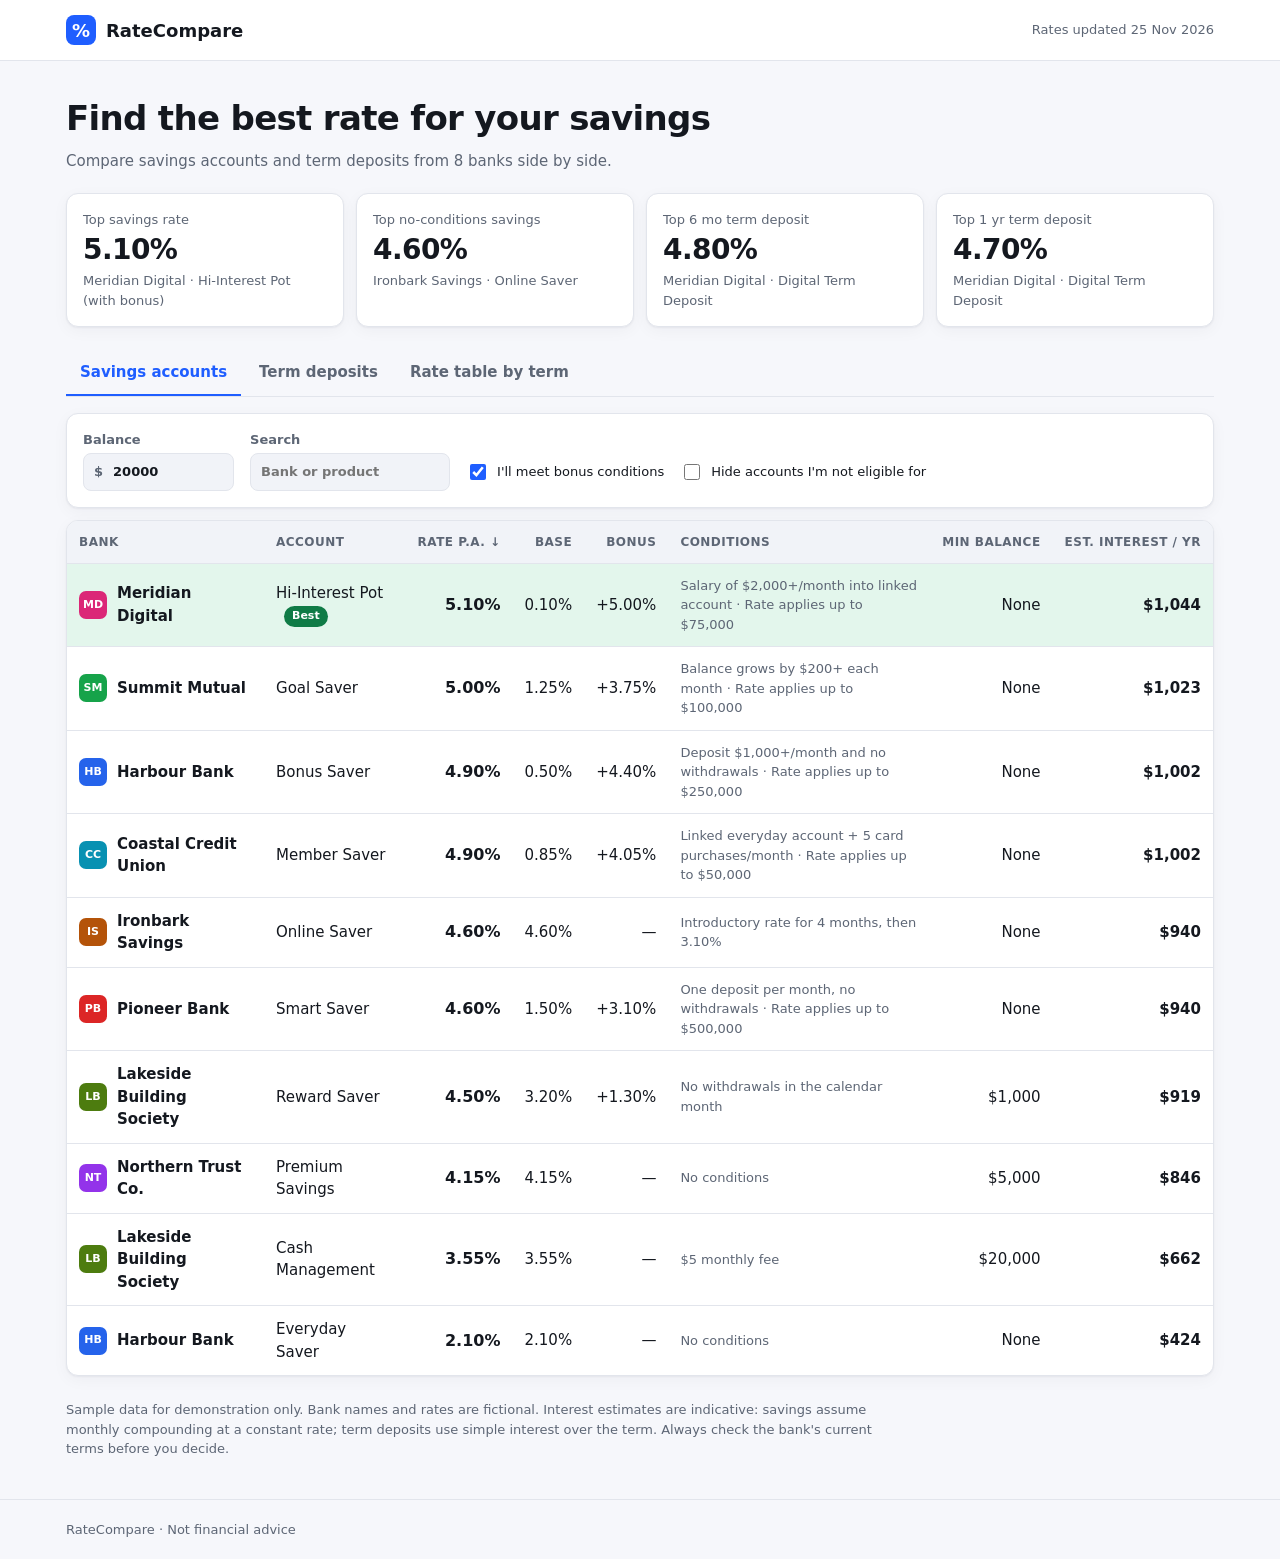
==== rate-compare/index.html @ decc7f12 "Add RateCompare: savings and term deposit rate comparison site Static site (HTML/CSS/JS, no build) w" ====
<!doctype html>
<html lang="en">
<head>
  <meta charset="utf-8">
  <meta name="viewport" content="width=device-width, initial-scale=1">
  <title>RateCompare</title>
  <meta name="description" content="Compare savings account and term deposit rates across banks.">
  <link rel="stylesheet" href="styles.css">
</head>
<body>
  <header class="site-header">
    <div class="wrap header-inner">
      <a class="brand" href="#">
        <span class="brand-mark" aria-hidden="true">%</span> RateCompare
      </a>
      <span class="updated" id="updated"></span>
    </div>
  </header>

  <main class="wrap">
    <section class="hero">
      <h1>Find the best rate for your savings</h1>
      <p>Compare savings accounts and term deposits from <span id="bankCount"></span> banks side by side.</p>
    </section>

    <section class="highlights" id="highlights" aria-label="Top rates"></section>

    <nav class="tabs" role="tablist">
      <button class="tab active" role="tab" aria-selected="true" data-tab="savings">Savings accounts</button>
      <button class="tab" role="tab" aria-selected="false" data-tab="td">Term deposits</button>
      <button class="tab" role="tab" aria-selected="false" data-tab="matrix">Rate table by term</button>
    </nav>

    <!-- SAVINGS -->
    <section class="panel" id="panel-savings">
      <div class="controls">
        <label class="field">
          <span>Balance</span>
          <div class="input-prefix"><span class="cur"></span><input type="number" id="svAmount" min="0" step="1000" value="20000"></div>
        </label>
        <label class="field">
          <span>Search</span>
          <input type="search" id="svSearch" placeholder="Bank or product">
        </label>
        <label class="field check">
          <input type="checkbox" id="svBonus" checked>
          <span>I'll meet bonus conditions</span>
        </label>
        <label class="field check">
          <input type="checkbox" id="svEligible">
          <span>Hide accounts I'm not eligible for</span>
        </label>
      </div>
      <div class="table-wrap">
        <table class="rates" id="svTable">
          <thead>
            <tr>
              <th data-sort="bank">Bank</th>
              <th data-sort="product">Account</th>
              <th data-sort="effective" class="num sorted desc">Rate p.a.</th>
              <th data-sort="baseRate" class="num">Base</th>
              <th data-sort="bonusRate" class="num">Bonus</th>
              <th>Conditions</th>
              <th data-sort="minBalance" class="num">Min balance</th>
              <th data-sort="earn" class="num">Est. interest / yr</th>
            </tr>
          </thead>
          <tbody></tbody>
        </table>
      </div>
    </section>

    <!-- TERM DEPOSITS -->
    <section class="panel" id="panel-td" hidden>
      <div class="controls">
        <label class="field">
          <span>Deposit amount</span>
          <div class="input-prefix"><span class="cur"></span><input type="number" id="tdAmount" min="0" step="1000" value="50000"></div>
        </label>
        <div class="field">
          <span>Term</span>
          <div class="chips" id="tdTerms" role="radiogroup"></div>
        </div>
        <label class="field">
          <span>Interest paid</span>
          <select id="tdPaid">
            <option value="">Any</option>
            <option value="maturity">At maturity</option>
            <option value="monthly">Monthly</option>
            <option value="annually">Annually</option>
          </select>
        </label>
      </div>
      <div class="table-wrap">
        <table class="rates" id="tdTable">
          <thead>
            <tr>
              <th data-sort="bank">Bank</th>
              <th data-sort="product">Product</th>
              <th data-sort="rate" class="num sorted desc">Rate p.a.</th>
              <th data-sort="interestPaid">Interest paid</th>
              <th data-sort="minDeposit" class="num">Min deposit</th>
              <th data-sort="earn" class="num">Interest earned</th>
              <th data-sort="total" class="num">Total at maturity</th>
            </tr>
          </thead>
          <tbody></tbody>
        </table>
      </div>
    </section>

    <!-- MATRIX -->
    <section class="panel" id="panel-matrix" hidden>
      <p class="hint">Term deposit rates for every bank and term. The best rate in each column is highlighted; darker cells pay more.</p>
      <div class="table-wrap">
        <table class="rates matrix" id="mxTable"><thead></thead><tbody></tbody></table>
      </div>
    </section>

    <p class="disclaimer">
      Sample data for demonstration only. Bank names and rates are fictional. Interest estimates are
      indicative: savings assume monthly compounding at a constant rate; term deposits use simple interest
      over the term. Always check the bank's current terms before you decide.
    </p>
  </main>

  <footer class="site-footer">
    <div class="wrap">RateCompare · Not financial advice</div>
  </footer>

  <script src="data/rates.js"></script>
  <script src="app.js"></script>
</body>
</html>
---- rate-compare/styles.css ----
:root {
  --bg: #f6f7fb;
  --surface: #ffffff;
  --surface-2: #f1f3f8;
  --text: #14181f;
  --muted: #5d6675;
  --border: #e2e5ec;
  --accent: #1f5eff;
  --accent-soft: #e6edff;
  --best: #0f7b46;
  --best-soft: #e3f6ec;
  --warn: #9a5b00;
  --heat: 31, 94, 255;
  --radius: 12px;
  --shadow: 0 1px 2px rgba(16, 24, 40, .05), 0 4px 16px rgba(16, 24, 40, .04);
}
@media (prefers-color-scheme: dark) {
  :root {
    --bg: #0e1116;
    --surface: #161a21;
    --surface-2: #1d222b;
    --text: #e8ebf0;
    --muted: #9aa3b2;
    --border: #2a303b;
    --accent: #6b93ff;
    --accent-soft: #1f2a47;
    --best: #4ccf8c;
    --best-soft: #143326;
    --warn: #e0a84a;
    --heat: 107, 147, 255;
    --shadow: none;
  }
}

* { box-sizing: border-box; }
html { -webkit-text-size-adjust: 100%; }
body {
  margin: 0;
  background: var(--bg);
  color: var(--text);
  font: 15px/1.5 system-ui, -apple-system, "Segoe UI", Roboto, sans-serif;
}
.wrap { max-width: 1180px; margin: 0 auto; padding: 0 16px; }

.site-header { background: var(--surface); border-bottom: 1px solid var(--border); }
.header-inner { display: flex; align-items: center; justify-content: space-between; height: 60px; gap: 12px; }
.brand { display: flex; align-items: center; gap: 10px; font-weight: 700; font-size: 18px; color: var(--text); text-decoration: none; }
.brand-mark {
  display: grid; place-items: center; width: 30px; height: 30px; border-radius: 8px;
  background: var(--accent); color: #fff; font-weight: 800;
}
.updated { color: var(--muted); font-size: 13px; }

.hero { padding: 32px 0 20px; }
.hero h1 { margin: 0 0 6px; font-size: clamp(24px, 4vw, 34px); letter-spacing: -.02em; }
.hero p { margin: 0; color: var(--muted); }

.highlights { display: grid; grid-template-columns: repeat(auto-fit, minmax(220px, 1fr)); gap: 12px; margin-bottom: 24px; }
.card {
  background: var(--surface); border: 1px solid var(--border); border-radius: var(--radius);
  padding: 16px; box-shadow: var(--shadow);
}
.card .label { color: var(--muted); font-size: 13px; }
.card .value { font-size: 28px; font-weight: 700; letter-spacing: -.02em; font-variant-numeric: tabular-nums; }
.card .sub { font-size: 13px; color: var(--muted); }

.tabs { display: flex; gap: 4px; border-bottom: 1px solid var(--border); margin-bottom: 16px; overflow-x: auto; }
.tab {
  background: none; border: 0; padding: 10px 14px; font: inherit; font-weight: 600; color: var(--muted);
  border-bottom: 2px solid transparent; cursor: pointer; white-space: nowrap;
}
.tab:hover { color: var(--text); }
.tab.active { color: var(--accent); border-bottom-color: var(--accent); }

.controls {
  display: flex; flex-wrap: wrap; gap: 16px; align-items: flex-end;
  background: var(--surface); border: 1px solid var(--border); border-radius: var(--radius);
  padding: 16px; margin-bottom: 12px; box-shadow: var(--shadow);
}
.field { display: flex; flex-direction: column; gap: 4px; font-size: 13px; color: var(--muted); font-weight: 600; }
.field.check { flex-direction: row; align-items: center; gap: 8px; color: var(--text); font-weight: 500; padding-bottom: 8px; }
.field input[type=number], .field input[type=search], .field select {
  font: inherit; color: var(--text); background: var(--surface-2); border: 1px solid var(--border);
  border-radius: 8px; padding: 8px 10px; min-width: 0;
}
.field input[type=search] { width: 200px; }
.input-prefix { display: flex; align-items: center; background: var(--surface-2); border: 1px solid var(--border); border-radius: 8px; }
.input-prefix .cur { padding-left: 10px; color: var(--muted); }
.input-prefix input { border: 0 !important; background: transparent !important; width: 130px; }
input:focus-visible, select:focus-visible, button:focus-visible { outline: 2px solid var(--accent); outline-offset: 1px; }
.input-prefix:focus-within { outline: 2px solid var(--accent); outline-offset: 1px; }
.input-prefix input:focus-visible { outline: none; }
input[type=checkbox] { accent-color: var(--accent); width: 16px; height: 16px; }

.chips { display: flex; flex-wrap: wrap; gap: 6px; }
.chip {
  font: inherit; font-size: 13px; font-weight: 600; padding: 7px 12px; border-radius: 999px;
  border: 1px solid var(--border); background: var(--surface-2); color: var(--text); cursor: pointer;
}
.chip[aria-checked=true] { background: var(--accent); border-color: var(--accent); color: #fff; }

.table-wrap {
  background: var(--surface); border: 1px solid var(--border); border-radius: var(--radius);
  overflow-x: auto; box-shadow: var(--shadow);
}
table.rates { width: 100%; border-collapse: collapse; font-variant-numeric: tabular-nums; }
.rates th, .rates td { padding: 12px 12px; text-align: left; border-bottom: 1px solid var(--border); white-space: nowrap; }
.rates th {
  font-size: 12px; text-transform: uppercase; letter-spacing: .04em; color: var(--muted);
  background: var(--surface-2); position: sticky; top: 0; user-select: none;
}
.rates th[data-sort] { cursor: pointer; }
.rates th[data-sort]:hover { color: var(--text); }
.rates th.sorted::after { content: " ↓"; }
.rates th.sorted.asc::after { content: " ↑"; }
.rates .num { text-align: right; }
.rates tbody tr:last-child td { border-bottom: 0; }
.rates tbody tr:hover td { background: var(--surface-2); }
.rates td.cond { white-space: normal; min-width: 180px; color: var(--muted); font-size: 13px; }
.rates tr.ineligible td { opacity: .45; }

.bank { display: flex; align-items: center; gap: 10px; font-weight: 600; white-space: normal; min-width: 150px; }
.rates td.prod { white-space: normal; min-width: 130px; }
.bank-dot {
  width: 28px; height: 28px; border-radius: 7px; display: grid; place-items: center;
  color: #fff; font-size: 11px; font-weight: 800; flex: none;
}
.rate { font-weight: 700; font-size: 16px; }
.best-row td { background: var(--best-soft); }
.badge {
  display: inline-block; font-size: 11px; font-weight: 700; padding: 2px 8px; border-radius: 999px;
  background: var(--best); color: var(--surface); margin-left: 8px; vertical-align: middle;
}
.badge.warn { background: transparent; color: var(--warn); border: 1px solid currentColor; }
.tag { font-size: 12px; padding: 2px 8px; border-radius: 6px; background: var(--surface-2); color: var(--muted); }
.empty { text-align: center; color: var(--muted); padding: 32px !important; }

.matrix td.num { position: relative; }
.matrix td.best-cell { color: var(--best); font-weight: 800; box-shadow: inset 0 0 0 2px var(--best); }
.matrix td.na { color: var(--muted); }

.hint { color: var(--muted); margin: 0 0 12px; }
.disclaimer { color: var(--muted); font-size: 13px; margin: 24px 0 40px; max-width: 820px; }
.site-footer { border-top: 1px solid var(--border); padding: 20px 0; color: var(--muted); font-size: 13px; }

@media (max-width: 640px) {
  .controls { gap: 12px; }
  .field, .field input[type=search] { width: 100%; }
  .input-prefix input { width: 100%; }
  .rates th, .rates td { padding: 10px; }
}
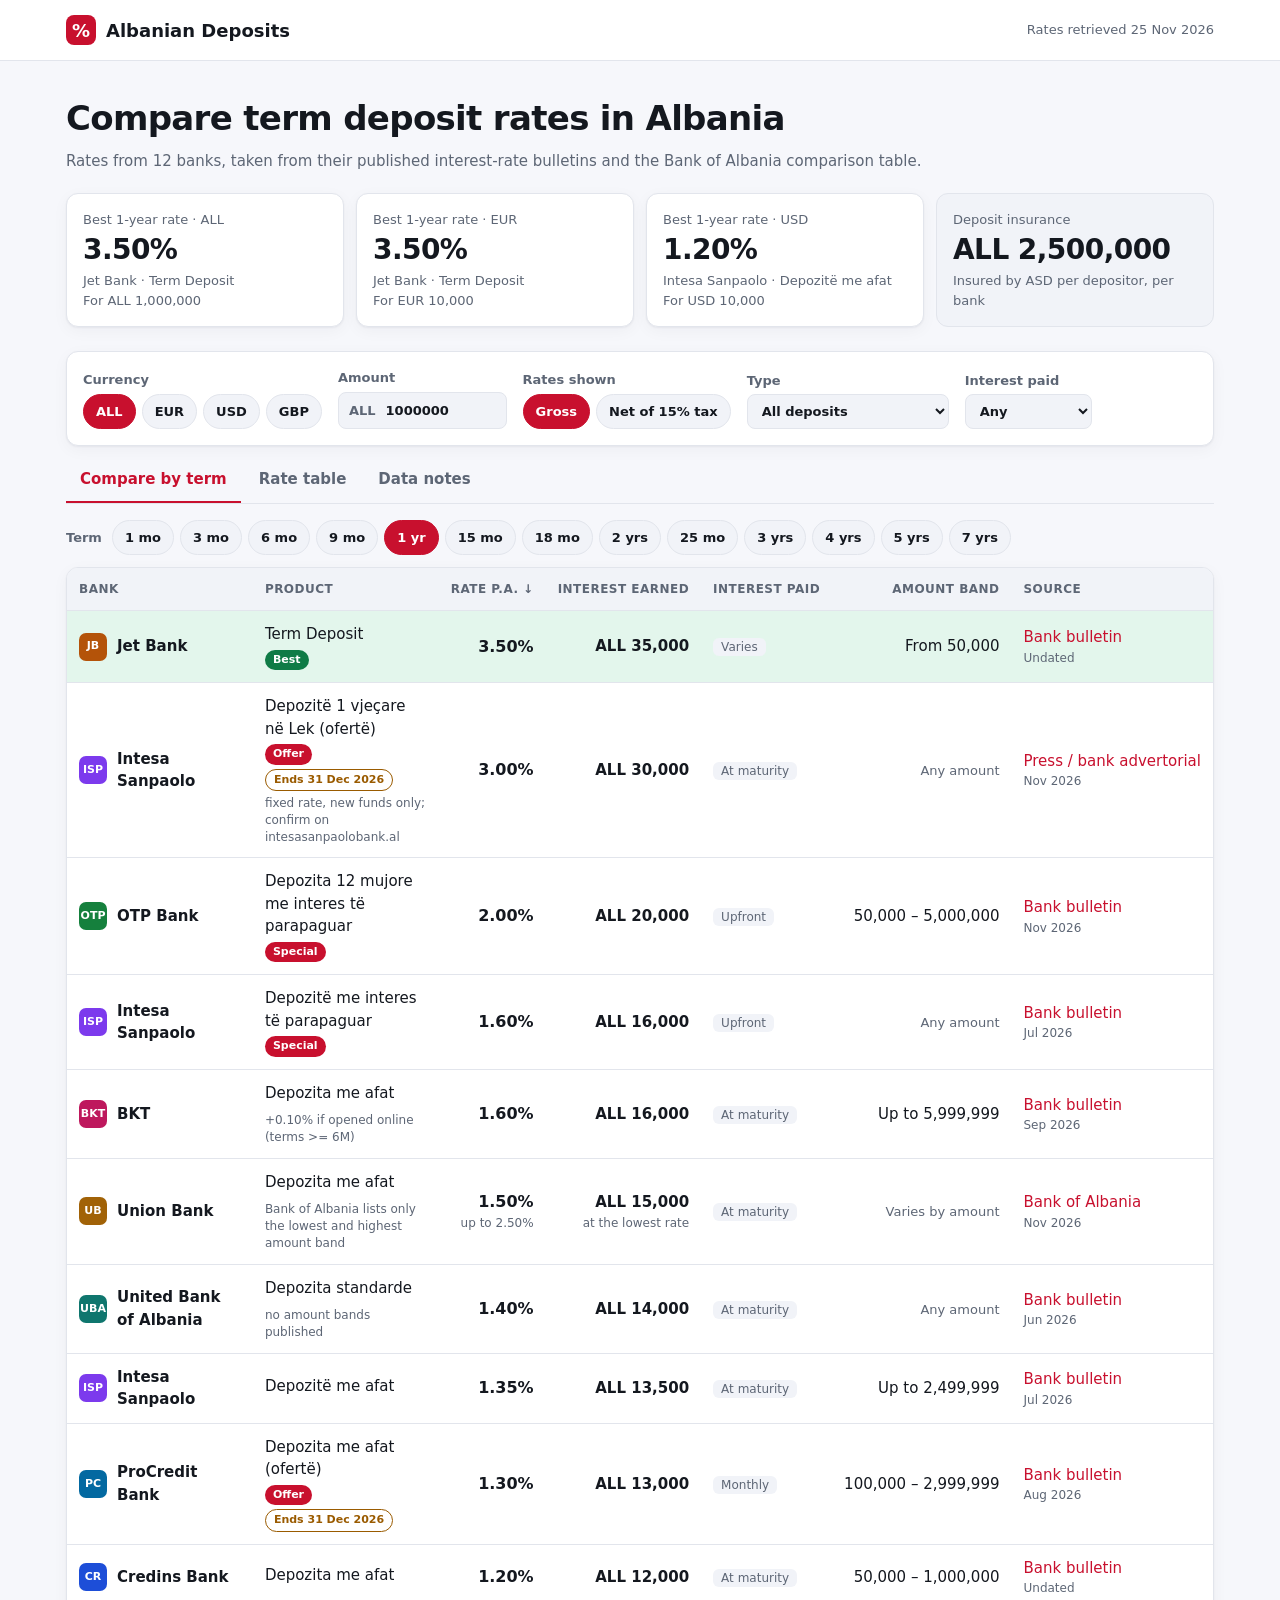
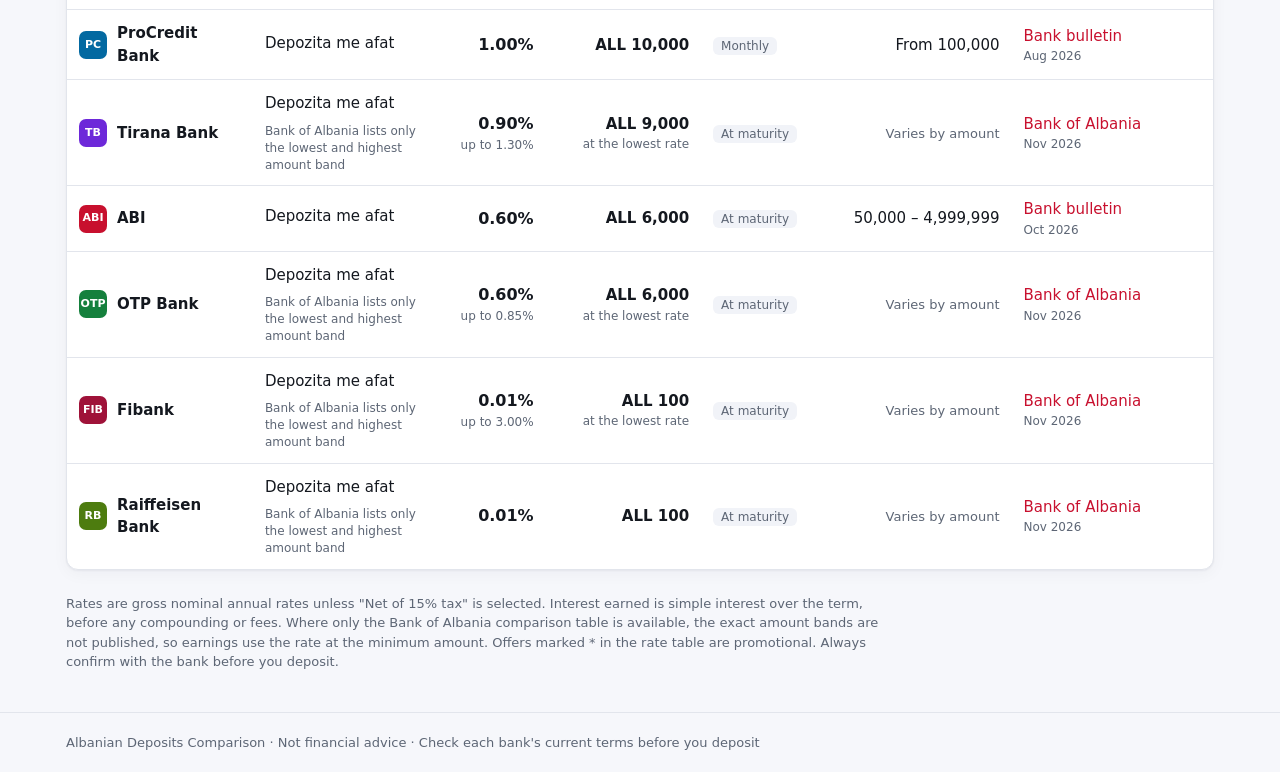
==== commit 9de1cdce: "Switch site to Albanian term deposit data Load the real rates from the Albania Term Deposit Rates sh" ====
--- a/rate-compare/index.html
+++ b/rate-compare/index.html
@@ -3,15 +3,15 @@
 <head>
   <meta charset="utf-8">
   <meta name="viewport" content="width=device-width, initial-scale=1">
-  <title>RateCompare</title>
-  <meta name="description" content="Compare savings account and term deposit rates across banks.">
+  <title>Albanian Deposits Comparison</title>
+  <meta name="description" content="Compare term deposit rates across Albanian banks in ALL, EUR, USD and GBP.">
   <link rel="stylesheet" href="styles.css">
 </head>
 <body>
   <header class="site-header">
     <div class="wrap header-inner">
       <a class="brand" href="#">
-        <span class="brand-mark" aria-hidden="true">%</span> RateCompare
+        <span class="brand-mark" aria-hidden="true">%</span> Albanian Deposits
       </a>
       <span class="updated" id="updated"></span>
     </div>
@@ -19,77 +19,53 @@
 
   <main class="wrap">
     <section class="hero">
-      <h1>Find the best rate for your savings</h1>
-      <p>Compare savings accounts and term deposits from <span id="bankCount"></span> banks side by side.</p>
+      <h1>Compare term deposit rates in Albania</h1>
+      <p>Rates from <span id="bankCount"></span> banks, taken from their published interest-rate bulletins and the Bank of Albania comparison table.</p>
     </section>
 
-    <section class="highlights" id="highlights" aria-label="Top rates"></section>
+    <section class="highlights" id="highlights" aria-label="Top 12-month rates"></section>
+
+    <section class="controls" aria-label="Your deposit">
+      <div class="field">
+        <span>Currency</span>
+        <div class="chips" id="ccy" role="radiogroup"></div>
+      </div>
+      <label class="field">
+        <span>Amount</span>
+        <div class="input-prefix"><span class="cur" id="ccyLabel"></span><input type="number" id="amount" min="0" step="1000"></div>
+      </label>
+      <div class="field">
+        <span>Rates shown</span>
+        <div class="chips" id="taxMode" role="radiogroup">
+          <button class="chip" role="radio" aria-checked="true" data-v="gross">Gross</button>
+          <button class="chip" role="radio" aria-checked="false" data-v="net">Net of 15% tax</button>
+        </div>
+      </div>
+      <label class="field">
+        <span>Type</span>
+        <select id="category">
+          <option value="">All deposits</option>
+          <option value="standard">Standard only</option>
+          <option value="offer">Offers &amp; specials only</option>
+        </select>
+      </label>
+      <label class="field">
+        <span>Interest paid</span>
+        <select id="paid"><option value="">Any</option></select>
+      </label>
+      <p class="insure" id="insure" hidden></p>
+    </section>
 
     <nav class="tabs" role="tablist">
-      <button class="tab active" role="tab" aria-selected="true" data-tab="savings">Savings accounts</button>
-      <button class="tab" role="tab" aria-selected="false" data-tab="td">Term deposits</button>
-      <button class="tab" role="tab" aria-selected="false" data-tab="matrix">Rate table by term</button>
+      <button class="tab active" role="tab" aria-selected="true" data-tab="compare">Compare by term</button>
+      <button class="tab" role="tab" aria-selected="false" data-tab="matrix">Rate table</button>
+      <button class="tab" role="tab" aria-selected="false" data-tab="notes">Data notes</button>
     </nav>
 
-    <!-- SAVINGS -->
-    <section class="panel" id="panel-savings">
-      <div class="controls">
-        <label class="field">
-          <span>Balance</span>
-          <div class="input-prefix"><span class="cur"></span><input type="number" id="svAmount" min="0" step="1000" value="20000"></div>
-        </label>
-        <label class="field">
-          <span>Search</span>
-          <input type="search" id="svSearch" placeholder="Bank or product">
-        </label>
-        <label class="field check">
-          <input type="checkbox" id="svBonus" checked>
-          <span>I'll meet bonus conditions</span>
-        </label>
-        <label class="field check">
-          <input type="checkbox" id="svEligible">
-          <span>Hide accounts I'm not eligible for</span>
-        </label>
-      </div>
-      <div class="table-wrap">
-        <table class="rates" id="svTable">
-          <thead>
-            <tr>
-              <th data-sort="bank">Bank</th>
-              <th data-sort="product">Account</th>
-              <th data-sort="effective" class="num sorted desc">Rate p.a.</th>
-              <th data-sort="baseRate" class="num">Base</th>
-              <th data-sort="bonusRate" class="num">Bonus</th>
-              <th>Conditions</th>
-              <th data-sort="minBalance" class="num">Min balance</th>
-              <th data-sort="earn" class="num">Est. interest / yr</th>
-            </tr>
-          </thead>
-          <tbody></tbody>
-        </table>
-      </div>
-    </section>
-
-    <!-- TERM DEPOSITS -->
-    <section class="panel" id="panel-td" hidden>
-      <div class="controls">
-        <label class="field">
-          <span>Deposit amount</span>
-          <div class="input-prefix"><span class="cur"></span><input type="number" id="tdAmount" min="0" step="1000" value="50000"></div>
-        </label>
-        <div class="field">
-          <span>Term</span>
-          <div class="chips" id="tdTerms" role="radiogroup"></div>
-        </div>
-        <label class="field">
-          <span>Interest paid</span>
-          <select id="tdPaid">
-            <option value="">Any</option>
-            <option value="maturity">At maturity</option>
-            <option value="monthly">Monthly</option>
-            <option value="annually">Annually</option>
-          </select>
-        </label>
+    <section class="panel" id="panel-compare">
+      <div class="term-row">
+        <span class="term-label">Term</span>
+        <div class="chips" id="terms" role="radiogroup"></div>
       </div>
       <div class="table-wrap">
         <table class="rates" id="tdTable">
@@ -98,10 +74,10 @@
               <th data-sort="bank">Bank</th>
               <th data-sort="product">Product</th>
               <th data-sort="rate" class="num sorted desc">Rate p.a.</th>
-              <th data-sort="interestPaid">Interest paid</th>
-              <th data-sort="minDeposit" class="num">Min deposit</th>
               <th data-sort="earn" class="num">Interest earned</th>
-              <th data-sort="total" class="num">Total at maturity</th>
+              <th data-sort="payment">Interest paid</th>
+              <th data-sort="amin" class="num">Amount band</th>
+              <th data-sort="sourceDate">Source</th>
             </tr>
           </thead>
           <tbody></tbody>
@@ -109,26 +85,26 @@
       </div>
     </section>
 
-    <!-- MATRIX -->
     <section class="panel" id="panel-matrix" hidden>
-      <p class="hint">Term deposit rates for every bank and term. The best rate in each column is highlighted; darker cells pay more.</p>
+      <p class="hint">Best rate each bank offers for your amount, by term. The best rate in each column is outlined; darker cells pay more.</p>
       <div class="table-wrap">
         <table class="rates matrix" id="mxTable"><thead></thead><tbody></tbody></table>
       </div>
     </section>
 
-    <p class="disclaimer">
-      Sample data for demonstration only. Bank names and rates are fictional. Interest estimates are
-      indicative: savings assume monthly compounding at a constant rate; term deposits use simple interest
-      over the term. Always check the bank's current terms before you decide.
-    </p>
+    <section class="panel" id="panel-notes" hidden>
+      <div class="notes-grid" id="notes"></div>
+    </section>
+
+    <p class="disclaimer" id="disclaimer"></p>
   </main>
 
   <footer class="site-footer">
-    <div class="wrap">RateCompare · Not financial advice</div>
+    <div class="wrap">Albanian Deposits Comparison · Not financial advice · Check each bank's current terms before you deposit</div>
   </footer>
 
   <script src="data/rates.js"></script>
+  <script src="data/notes.js"></script>
   <script src="app.js"></script>
 </body>
 </html>
--- a/rate-compare/styles.css
+++ b/rate-compare/styles.css
@@ -5,12 +5,12 @@
   --text: #14181f;
   --muted: #5d6675;
   --border: #e2e5ec;
-  --accent: #1f5eff;
-  --accent-soft: #e6edff;
+  --accent: #c8102e;
+  --accent-soft: #fde8eb;
   --best: #0f7b46;
   --best-soft: #e3f6ec;
   --warn: #9a5b00;
-  --heat: 31, 94, 255;
+  --heat: 200, 16, 46;
   --radius: 12px;
   --shadow: 0 1px 2px rgba(16, 24, 40, .05), 0 4px 16px rgba(16, 24, 40, .04);
 }
@@ -22,12 +22,12 @@
     --text: #e8ebf0;
     --muted: #9aa3b2;
     --border: #2a303b;
-    --accent: #6b93ff;
-    --accent-soft: #1f2a47;
+    --accent: #ff6b7f;
+    --accent-soft: #3a1c22;
     --best: #4ccf8c;
     --best-soft: #143326;
     --warn: #e0a84a;
-    --heat: 107, 147, 255;
+    --heat: 255, 107, 127;
     --shadow: none;
   }
 }
@@ -149,3 +149,30 @@
   .input-prefix input { width: 100%; }
   .rates th, .rates td { padding: 10px; }
 }
+
+/* ---- Albanian deposits additions ---- */
+button.card { font: inherit; color: inherit; text-align: left; cursor: pointer; }
+button.card:hover { border-color: var(--accent); }
+.card.info { background: var(--surface-2); box-shadow: none; }
+.controls .insure { flex-basis: 100%; margin: 0; font-size: 13px; color: var(--warn); font-weight: 600; }
+.term-row { display: flex; flex-wrap: wrap; align-items: center; gap: 10px; margin-bottom: 12px; }
+.term-label { font-size: 13px; font-weight: 600; color: var(--muted); }
+.badges { display: flex; flex-wrap: wrap; gap: 4px; margin-top: 4px; }
+.badges .badge { margin-left: 0; }
+.badge.offer { background: var(--accent); }
+.rates .sub { font-size: 12px; font-weight: 500; color: var(--muted); }
+.rates .muted { color: var(--muted); font-weight: 500; font-size: 13px; }
+.rates td.src a { color: var(--accent); text-decoration: none; }
+.rates td.src a:hover { text-decoration: underline; }
+.rates td.prod { min-width: 170px; }
+.matrix sup { color: var(--muted); font-weight: 700; }
+.notes-grid { display: grid; grid-template-columns: repeat(auto-fill, minmax(280px, 1fr)); gap: 10px; }
+.note { background: var(--surface); border: 1px solid var(--border); border-radius: 10px; padding: 12px 14px; }
+.note-k { font-size: 12px; font-weight: 700; text-transform: uppercase; letter-spacing: .04em; color: var(--muted); margin-bottom: 4px; }
+.note.gap .note-k { color: var(--warn); }
+.note.exp .note-k { color: var(--accent); }
+.note-v { font-size: 14px; }
+.rates td.prod { white-space: normal; max-width: 280px; }
+.note-line { font-size: 12px; color: var(--muted); margin-top: 4px; line-height: 1.4; }
+.matrix th, .matrix td { padding: 10px 8px; }
+.matrix td:first-child, .matrix th:first-child { padding-left: 12px; }
